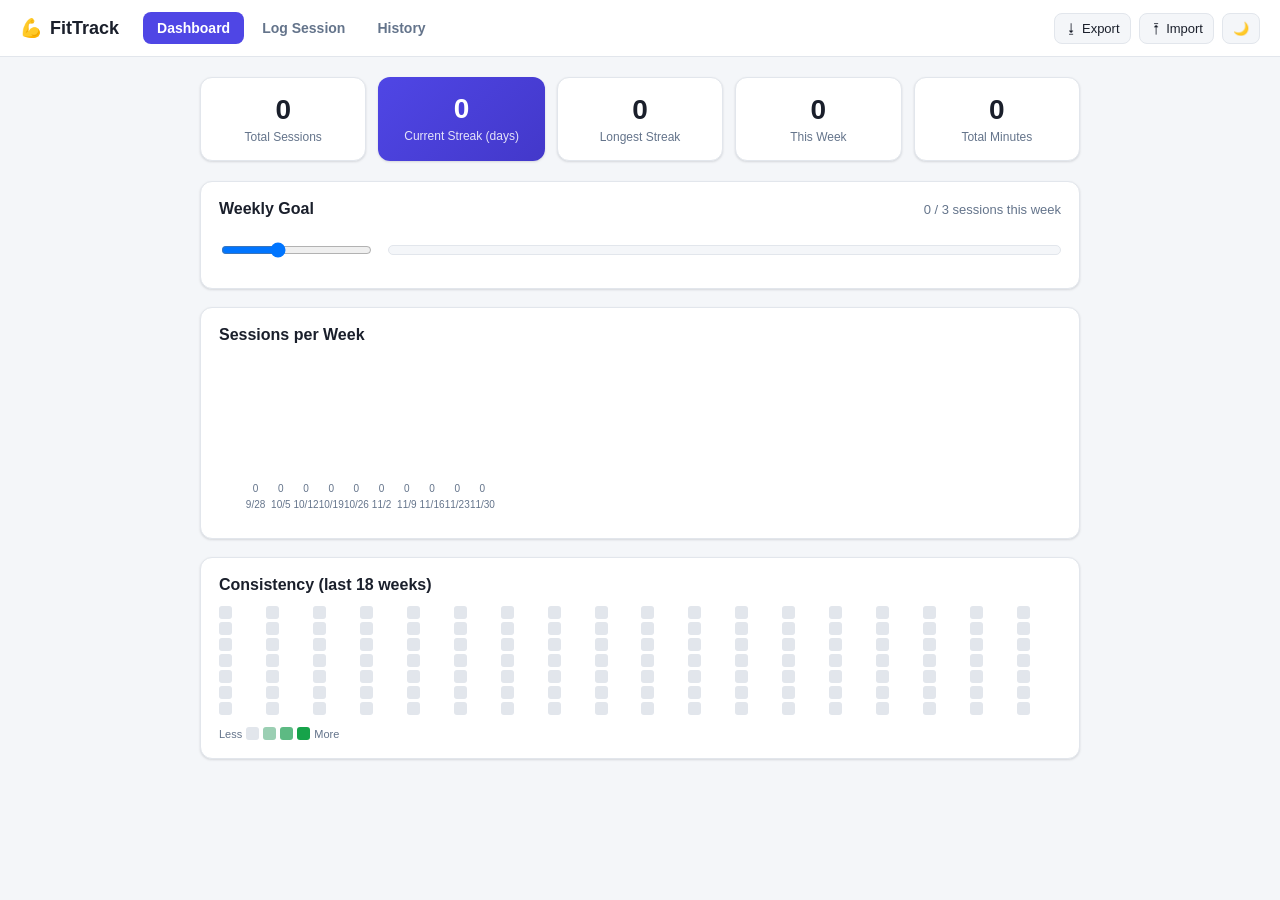
==== fitness-tracker/index.html @ 6202aa7d "Add FitTrack gym session tracker Standalone static web app (no build step, no backend) for logging g" ====
<!doctype html>
<html lang="en">
<head>
  <meta charset="UTF-8" />
  <meta name="viewport" content="width=device-width, initial-scale=1.0" />
  <title>FitTrack — Gym Session Tracker</title>
  <link rel="stylesheet" href="style.css" />
</head>
<body>
  <header class="topbar">
    <div class="brand">
      <span class="brand-mark">💪</span>
      <span class="brand-name">FitTrack</span>
    </div>
    <nav class="tabs" id="tabs">
      <button class="tab-btn active" data-tab="dashboard">Dashboard</button>
      <button class="tab-btn" data-tab="log">Log Session</button>
      <button class="tab-btn" data-tab="history">History</button>
    </nav>
    <div class="topbar-actions">
      <button id="exportBtn" class="icon-btn" title="Export data">⭳ Export</button>
      <label class="icon-btn" title="Import data">
        ⭱ Import
        <input type="file" id="importInput" accept="application/json" hidden />
      </label>
      <button id="themeToggle" class="icon-btn" title="Toggle theme">🌙</button>
    </div>
  </header>

  <main class="container">
    <!-- Dashboard -->
    <section id="dashboard" class="tab-panel active">
      <div class="stat-grid">
        <div class="stat-card">
          <div class="stat-value" id="statTotal">0</div>
          <div class="stat-label">Total Sessions</div>
        </div>
        <div class="stat-card highlight">
          <div class="stat-value" id="statStreak">0</div>
          <div class="stat-label">Current Streak (days)</div>
        </div>
        <div class="stat-card">
          <div class="stat-value" id="statLongest">0</div>
          <div class="stat-label">Longest Streak</div>
        </div>
        <div class="stat-card">
          <div class="stat-value" id="statWeek">0</div>
          <div class="stat-label">This Week</div>
        </div>
        <div class="stat-card">
          <div class="stat-value" id="statMinutes">0</div>
          <div class="stat-label">Total Minutes</div>
        </div>
      </div>

      <div class="card">
        <div class="card-header">
          <h2>Weekly Goal</h2>
          <span id="goalText" class="muted"></span>
        </div>
        <div class="goal-row">
          <input type="range" id="goalSlider" min="1" max="7" value="3" />
          <div class="goal-progress">
            <div id="goalBar" class="goal-bar-fill"></div>
          </div>
        </div>
      </div>

      <div class="card">
        <div class="card-header"><h2>Sessions per Week</h2></div>
        <canvas id="weeklyChart" height="160"></canvas>
      </div>

      <div class="card">
        <div class="card-header"><h2>Consistency (last 18 weeks)</h2></div>
        <div id="heatmap" class="heatmap"></div>
        <div class="heatmap-legend">
          <span>Less</span>
          <span class="hm-cell hm-0"></span>
          <span class="hm-cell hm-1"></span>
          <span class="hm-cell hm-2"></span>
          <span class="hm-cell hm-3"></span>
          <span>More</span>
        </div>
      </div>
    </section>

    <!-- Log Session -->
    <section id="log" class="tab-panel">
      <div class="card">
        <div class="card-header"><h2 id="formTitle">Log a Gym Session</h2></div>
        <form id="sessionForm" class="form-grid">
          <input type="hidden" id="editId" />

          <label>
            Date
            <input type="date" id="fDate" required />
          </label>

          <label>
            Workout Type
            <select id="fType">
              <option>Strength</option>
              <option>Cardio</option>
              <option>HIIT</option>
              <option>Yoga / Mobility</option>
              <option>Sports</option>
              <option>Other</option>
            </select>
          </label>

          <label>
            Duration (minutes)
            <input type="number" id="fDuration" min="1" max="600" value="60" required />
          </label>

          <label>
            Perceived Effort (1-10)
            <input type="number" id="fEffort" min="1" max="10" value="7" required />
          </label>

          <label class="full">
            Exercises / Notes
            <textarea id="fNotes" rows="3" placeholder="e.g. Squat 5x5 @80kg, Bench 3x8, 20 min run..."></textarea>
          </label>

          <div class="form-actions full">
            <button type="submit" class="btn primary" id="submitBtn">Save Session</button>
            <button type="button" class="btn" id="cancelEditBtn" hidden>Cancel Edit</button>
          </div>
        </form>
      </div>
    </section>

    <!-- History -->
    <section id="history" class="tab-panel">
      <div class="card">
        <div class="card-header">
          <h2>Session History</h2>
          <input type="search" id="historySearch" placeholder="Search notes or type..." />
        </div>
        <div id="historyList" class="history-list"></div>
        <p id="emptyState" class="muted" hidden>No sessions yet. Log your first workout!</p>
      </div>
    </section>
  </main>

  <script src="app.js"></script>
</body>
</html>
---- fitness-tracker/style.css ----
:root {
  --bg: #f4f6f9;
  --surface: #ffffff;
  --border: #e2e6ec;
  --text: #1a1f2b;
  --text-muted: #64748b;
  --primary: #4f46e5;
  --primary-dark: #4338ca;
  --accent: #16a34a;
  --danger: #dc2626;
  --radius: 12px;
  --shadow: 0 1px 3px rgba(15, 23, 42, 0.08), 0 1px 2px rgba(15, 23, 42, 0.06);
}

:root[data-theme="dark"] {
  --bg: #0f1420;
  --surface: #171d2b;
  --border: #2a3244;
  --text: #e8ecf4;
  --text-muted: #93a0b8;
  --primary: #818cf8;
  --primary-dark: #6366f1;
  --accent: #4ade80;
  --danger: #f87171;
  --shadow: 0 1px 3px rgba(0, 0, 0, 0.4);
}

* { box-sizing: border-box; }

body {
  margin: 0;
  font-family: -apple-system, BlinkMacSystemFont, "Segoe UI", Roboto, Helvetica, Arial, sans-serif;
  background: var(--bg);
  color: var(--text);
  transition: background 0.2s, color 0.2s;
}

.topbar {
  display: flex;
  align-items: center;
  gap: 16px;
  padding: 12px 20px;
  background: var(--surface);
  border-bottom: 1px solid var(--border);
  position: sticky;
  top: 0;
  z-index: 10;
  flex-wrap: wrap;
}

.brand {
  display: flex;
  align-items: center;
  gap: 8px;
  font-weight: 700;
  font-size: 18px;
  margin-right: 8px;
}

.tabs {
  display: flex;
  gap: 4px;
  flex: 1;
}

.tab-btn {
  background: transparent;
  border: none;
  color: var(--text-muted);
  font-size: 14px;
  font-weight: 600;
  padding: 8px 14px;
  border-radius: 8px;
  cursor: pointer;
}

.tab-btn:hover { background: var(--bg); }
.tab-btn.active { background: var(--primary); color: white; }

.topbar-actions { display: flex; gap: 8px; align-items: center; }

.icon-btn {
  background: var(--bg);
  border: 1px solid var(--border);
  color: var(--text);
  font-size: 13px;
  padding: 7px 10px;
  border-radius: 8px;
  cursor: pointer;
  display: inline-flex;
  align-items: center;
  gap: 4px;
}
.icon-btn:hover { border-color: var(--primary); }

.container {
  max-width: 920px;
  margin: 0 auto;
  padding: 20px;
}

.tab-panel { display: none; }
.tab-panel.active { display: block; }

.stat-grid {
  display: grid;
  grid-template-columns: repeat(auto-fit, minmax(140px, 1fr));
  gap: 12px;
  margin-bottom: 20px;
}

.stat-card {
  background: var(--surface);
  border: 1px solid var(--border);
  border-radius: var(--radius);
  padding: 16px;
  text-align: center;
  box-shadow: var(--shadow);
}

.stat-card.highlight {
  background: linear-gradient(135deg, var(--primary), var(--primary-dark));
  color: white;
  border: none;
}

.stat-value { font-size: 28px; font-weight: 800; }
.stat-label { font-size: 12px; color: var(--text-muted); margin-top: 4px; }
.stat-card.highlight .stat-label { color: rgba(255,255,255,0.85); }

.card {
  background: var(--surface);
  border: 1px solid var(--border);
  border-radius: var(--radius);
  padding: 18px;
  margin-bottom: 18px;
  box-shadow: var(--shadow);
}

.card-header {
  display: flex;
  align-items: center;
  justify-content: space-between;
  margin-bottom: 12px;
  gap: 10px;
  flex-wrap: wrap;
}

.card-header h2 { margin: 0; font-size: 16px; }
.muted { color: var(--text-muted); font-size: 13px; }

.goal-row { display: flex; align-items: center; gap: 14px; }
#goalSlider { flex: 0 0 140px; }
.goal-progress {
  flex: 1;
  height: 10px;
  background: var(--bg);
  border-radius: 999px;
  overflow: hidden;
  border: 1px solid var(--border);
}
.goal-bar-fill {
  height: 100%;
  width: 0%;
  background: linear-gradient(90deg, var(--accent), var(--primary));
  transition: width 0.3s ease;
}

.form-grid {
  display: grid;
  grid-template-columns: 1fr 1fr;
  gap: 14px;
}
.form-grid label {
  display: flex;
  flex-direction: column;
  font-size: 13px;
  font-weight: 600;
  color: var(--text-muted);
  gap: 6px;
}
.form-grid .full { grid-column: 1 / -1; }

input, select, textarea {
  font-family: inherit;
  font-size: 14px;
  padding: 9px 10px;
  border-radius: 8px;
  border: 1px solid var(--border);
  background: var(--bg);
  color: var(--text);
}
input:focus, select:focus, textarea:focus {
  outline: none;
  border-color: var(--primary);
}

.form-actions { display: flex; gap: 10px; margin-top: 4px; }

.btn {
  border: 1px solid var(--border);
  background: var(--bg);
  color: var(--text);
  padding: 10px 18px;
  border-radius: 8px;
  font-weight: 600;
  font-size: 14px;
  cursor: pointer;
}
.btn.primary { background: var(--primary); border-color: var(--primary); color: white; }
.btn.primary:hover { background: var(--primary-dark); }
.btn:hover { border-color: var(--primary); }

#historySearch {
  min-width: 200px;
}

.history-list { display: flex; flex-direction: column; gap: 10px; }

.history-item {
  display: flex;
  justify-content: space-between;
  align-items: flex-start;
  gap: 12px;
  padding: 12px;
  border: 1px solid var(--border);
  border-radius: 10px;
  background: var(--bg);
}

.history-main { flex: 1; min-width: 0; }
.history-top { display: flex; gap: 10px; align-items: center; flex-wrap: wrap; margin-bottom: 4px; }
.history-date { font-weight: 700; }
.badge {
  font-size: 11px;
  font-weight: 700;
  padding: 2px 8px;
  border-radius: 999px;
  background: var(--primary);
  color: white;
}
.history-meta { font-size: 12px; color: var(--text-muted); }
.history-notes { font-size: 13px; margin-top: 6px; white-space: pre-wrap; word-break: break-word; }

.history-actions { display: flex; gap: 6px; flex-shrink: 0; }
.history-actions button {
  border: none;
  background: transparent;
  cursor: pointer;
  font-size: 15px;
  padding: 4px 6px;
  border-radius: 6px;
}
.history-actions button:hover { background: var(--surface); }
.history-actions .delete { color: var(--danger); }

.heatmap {
  display: grid;
  grid-auto-flow: column;
  grid-template-rows: repeat(7, 1fr);
  gap: 3px;
  overflow-x: auto;
  padding-bottom: 4px;
}

.hm-cell {
  width: 13px;
  height: 13px;
  border-radius: 3px;
  background: var(--border);
  display: inline-block;
}
.hm-0 { background: var(--border); }
.hm-1 { background: color-mix(in srgb, var(--accent) 35%, var(--border)); }
.hm-2 { background: color-mix(in srgb, var(--accent) 65%, var(--border)); }
.hm-3 { background: var(--accent); }

.heatmap-legend {
  display: flex;
  align-items: center;
  gap: 4px;
  font-size: 11px;
  color: var(--text-muted);
  margin-top: 8px;
}

@media (max-width: 640px) {
  .form-grid { grid-template-columns: 1fr; }
  .topbar { gap: 10px; }
  .tabs { order: 3; width: 100%; }
}
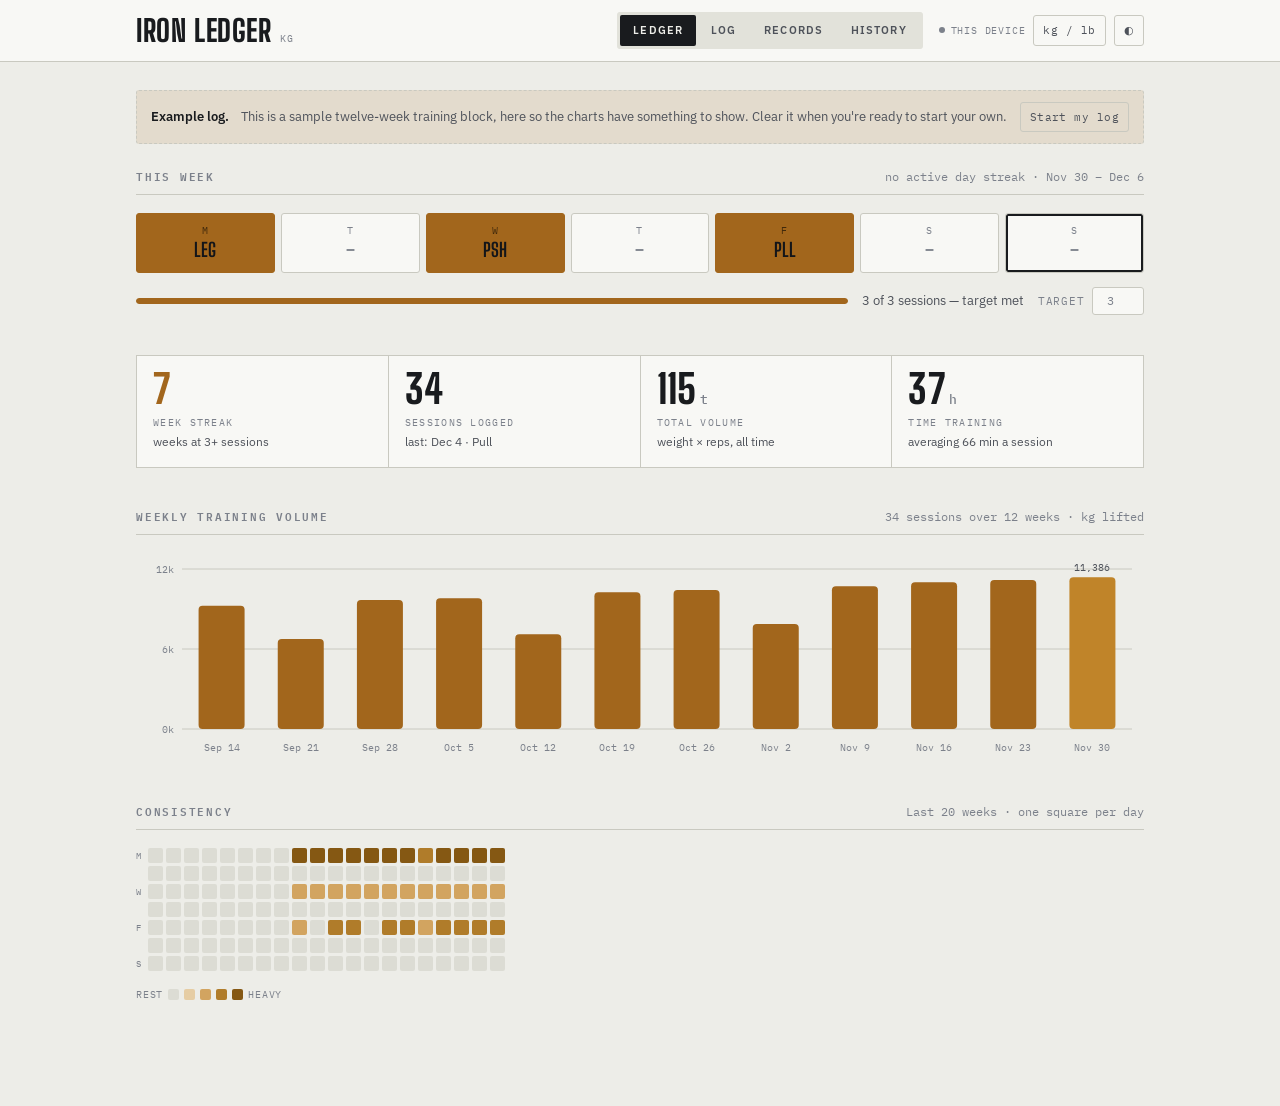
==== commit 5214c007: "Rebuild the fitness tracker as Iron Ledger Replace the first-pass session counter with a training lo" ====
--- a/fitness-tracker/index.html
+++ b/fitness-tracker/index.html
@@ -1,150 +1,2007 @@
 <!doctype html>
 <html lang="en">
 <head>
-  <meta charset="UTF-8" />
-  <meta name="viewport" content="width=device-width, initial-scale=1.0" />
-  <title>FitTrack — Gym Session Tracker</title>
-  <link rel="stylesheet" href="style.css" />
+<meta charset="utf-8">
+<meta name="viewport" content="width=device-width, initial-scale=1, viewport-fit=cover">
+<style>:root{padding-top:env(safe-area-inset-top,0);padding-bottom:env(safe-area-inset-bottom,0);color-scheme:light dark}body{margin:0}img{max-width:100%}[hidden]{display:none!important}</style>
+<title>Iron Ledger</title>
+<link rel="preconnect" href="https://fonts.googleapis.com">
+<link rel="preconnect" href="https://fonts.gstatic.com" crossorigin>
+<link rel="stylesheet" href="https://fonts.googleapis.com/css2?family=Big+Shoulders+Display:wght@500;700;800&family=IBM+Plex+Mono:wght@400;500;600&family=IBM+Plex+Sans:wght@400;500;600&display=swap">
+
+<style>
+:root {
+  --ground: #edede8;
+  --surface: #f8f8f5;
+  --surface-2: #e2e2da;
+  --rule: #c9c9c0;
+  --rule-soft: #dcdcd4;
+  --ink: #191b1e;
+  --ink-2: #4e525a;
+  --ink-3: #7c818b;
+  --accent: #a2661c;
+  --accent-bright: #c08429;
+  --accent-soft: rgba(162, 102, 28, 0.13);
+  --good: #3a6f4a;
+  --good-soft: rgba(58, 111, 74, 0.13);
+  --warn: #a2461e;
+  --hm-0: #dcdcd4;
+  --hm-1: #e6cda4;
+  --hm-2: #d2a460;
+  --hm-3: #b07c2a;
+  --hm-4: #855813;
+  --shadow: 0 1px 2px rgba(25, 27, 30, 0.07);
+  --display: "Big Shoulders Display", "Haettenschweiler", "Arial Narrow", sans-serif;
+  --body: "IBM Plex Sans", -apple-system, BlinkMacSystemFont, "Segoe UI", sans-serif;
+  --mono: "IBM Plex Mono", ui-monospace, "SF Mono", Menlo, monospace;
+}
+
+@media (prefers-color-scheme: dark) {
+  :root:not([data-theme="light"]) {
+    --ground: #131519;
+    --surface: #1a1d23;
+    --surface-2: #23272f;
+    --rule: #333843;
+    --rule-soft: #262a32;
+    --ink: #edeeea;
+    --ink-2: #a9afba;
+    --ink-3: #767d89;
+    --accent: #d9a050;
+    --accent-bright: #eab567;
+    --accent-soft: rgba(217, 160, 80, 0.15);
+    --good: #77c48d;
+    --good-soft: rgba(119, 196, 141, 0.14);
+    --warn: #e0834f;
+    --hm-0: #23262d;
+    --hm-1: #4a3a20;
+    --hm-2: #7a5b25;
+    --hm-3: #b3833a;
+    --hm-4: #e0a85a;
+    --shadow: 0 1px 2px rgba(0, 0, 0, 0.4);
+  }
+}
+
+:root[data-theme="dark"] {
+  --ground: #131519;
+  --surface: #1a1d23;
+  --surface-2: #23272f;
+  --rule: #333843;
+  --rule-soft: #262a32;
+  --ink: #edeeea;
+  --ink-2: #a9afba;
+  --ink-3: #767d89;
+  --accent: #d9a050;
+  --accent-bright: #eab567;
+  --accent-soft: rgba(217, 160, 80, 0.15);
+  --good: #77c48d;
+  --good-soft: rgba(119, 196, 141, 0.14);
+  --warn: #e0834f;
+  --hm-0: #23262d;
+  --hm-1: #4a3a20;
+  --hm-2: #7a5b25;
+  --hm-3: #b3833a;
+  --hm-4: #e0a85a;
+  --shadow: 0 1px 2px rgba(0, 0, 0, 0.4);
+}
+
+* { box-sizing: border-box; }
+
+body {
+  margin: 0;
+  background: var(--ground);
+  color: var(--ink);
+  font-family: var(--body);
+  font-size: 15px;
+  line-height: 1.5;
+  -webkit-font-smoothing: antialiased;
+}
+
+button, input, select, textarea { font: inherit; color: inherit; }
+
+:focus-visible {
+  outline: 2px solid var(--accent);
+  outline-offset: 2px;
+  border-radius: 2px;
+}
+
+@media (prefers-reduced-motion: reduce) {
+  * { animation-duration: 0.01ms !important; transition-duration: 0.01ms !important; }
+}
+
+/* ---------- masthead ---------- */
+
+.masthead {
+  position: sticky;
+  top: env(safe-area-inset-top, 0px);
+  z-index: 20;
+  background: var(--surface);
+  border-bottom: 1px solid var(--rule);
+}
+
+.masthead-inner {
+  max-width: 1080px;
+  margin: 0 auto;
+  padding-inline: clamp(16px, 4vw, 36px);
+  padding-block: 12px;
+  display: flex;
+  align-items: center;
+  gap: 16px;
+  flex-wrap: wrap;
+}
+
+.wordmark {
+  display: flex;
+  align-items: baseline;
+  gap: 8px;
+  margin-right: auto;
+}
+
+.wordmark strong {
+  font-family: var(--display);
+  font-weight: 800;
+  font-size: 30px;
+  letter-spacing: 0.02em;
+  line-height: 1;
+  text-transform: uppercase;
+}
+
+.wordmark span {
+  font-family: var(--mono);
+  font-size: 10px;
+  letter-spacing: 0.18em;
+  text-transform: uppercase;
+  color: var(--ink-3);
+}
+
+.views {
+  display: flex;
+  gap: 2px;
+  background: var(--surface-2);
+  padding: 3px;
+  border-radius: 3px;
+}
+
+.views button {
+  border: 0;
+  background: transparent;
+  color: var(--ink-2);
+  font-size: 11px;
+  font-weight: 600;
+  letter-spacing: 0.1em;
+  text-transform: uppercase;
+  padding: 7px 13px;
+  border-radius: 2px;
+  cursor: pointer;
+}
+
+.views button:hover { color: var(--ink); }
+
+.views button[aria-selected="true"] {
+  background: var(--ink);
+  color: var(--ground);
+}
+
+.tools { display: flex; align-items: center; gap: 8px; }
+
+.chip {
+  border: 1px solid var(--rule);
+  background: transparent;
+  color: var(--ink-2);
+  font-family: var(--mono);
+  font-size: 11px;
+  letter-spacing: 0.04em;
+  padding: 6px 9px;
+  border-radius: 3px;
+  cursor: pointer;
+}
+
+.chip:hover { border-color: var(--accent); color: var(--ink); }
+
+.sync {
+  font-family: var(--mono);
+  font-size: 10px;
+  letter-spacing: 0.08em;
+  text-transform: uppercase;
+  color: var(--ink-3);
+  display: flex;
+  align-items: center;
+  gap: 6px;
+  white-space: nowrap;
+}
+
+.sync::before {
+  content: "";
+  width: 6px;
+  height: 6px;
+  border-radius: 50%;
+  background: var(--ink-3);
+}
+
+.sync[data-state="synced"]::before { background: var(--good); }
+.sync[data-state="saving"]::before { background: var(--accent); }
+
+/* ---------- page ---------- */
+
+main {
+  max-width: 1080px;
+  margin: 0 auto;
+  padding-inline: clamp(16px, 4vw, 36px);
+  padding-block: 28px 64px;
+}
+
+.view[hidden] { display: none !important; }
+
+.banner {
+  display: flex;
+  align-items: center;
+  gap: 12px;
+  flex-wrap: wrap;
+  border: 1px dashed var(--rule);
+  background: var(--accent-soft);
+  padding: 11px 14px;
+  border-radius: 3px;
+  margin-bottom: 24px;
+  font-size: 13px;
+  color: var(--ink-2);
+}
+
+.banner strong { color: var(--ink); font-weight: 600; }
+.banner button { margin-left: auto; }
+
+h2.section {
+  font-family: var(--mono);
+  font-size: 11px;
+  font-weight: 600;
+  letter-spacing: 0.16em;
+  text-transform: uppercase;
+  color: var(--ink-3);
+  margin: 0;
+}
+
+.section-head {
+  display: flex;
+  align-items: baseline;
+  justify-content: space-between;
+  gap: 12px;
+  flex-wrap: wrap;
+  border-bottom: 1px solid var(--rule);
+  padding-bottom: 8px;
+  margin-bottom: 18px;
+}
+
+.section-note { font-size: 12px; color: var(--ink-3); font-family: var(--mono); }
+
+.block { margin-bottom: 40px; }
+
+/* ---------- week ledger ---------- */
+
+.week {
+  display: grid;
+  grid-template-columns: repeat(7, minmax(0, 1fr));
+  gap: 6px;
+  margin-bottom: 14px;
+}
+
+.day {
+  border: 1px solid var(--rule);
+  border-radius: 3px;
+  padding: 9px 4px 11px;
+  text-align: center;
+  background: var(--surface);
+}
+
+.day[data-state="done"] {
+  background: var(--accent);
+  border-color: var(--accent);
+}
+
+.day[data-state="future"] { opacity: 0.45; border-style: dashed; background: transparent; }
+.day[data-today="yes"] { box-shadow: 0 0 0 2px var(--ink) inset; }
+.day[data-today="yes"][data-state="done"] { box-shadow: 0 0 0 2px var(--ground) inset; }
+
+.day-letter {
+  font-family: var(--mono);
+  font-size: 10px;
+  letter-spacing: 0.1em;
+  color: var(--ink-3);
+}
+
+.day[data-state="done"] .day-letter { color: rgba(255, 255, 255, 0.78); }
+:root[data-theme="dark"] .day[data-state="done"] .day-letter,
+:root:not([data-theme="light"]) .day[data-state="done"] .day-letter { color: rgba(0, 0, 0, 0.6); }
+
+.day-mark {
+  font-family: var(--display);
+  font-weight: 700;
+  font-size: 19px;
+  line-height: 1.1;
+  margin-top: 2px;
+}
+
+.day[data-state="done"] .day-mark { color: #fff; }
+:root[data-theme="dark"] .day[data-state="done"] .day-mark,
+:root:not([data-theme="light"]) .day[data-state="done"] .day-mark { color: #131519; }
+
+.day[data-state="rest"] .day-mark { color: var(--ink-3); }
+
+.goal-line {
+  display: flex;
+  align-items: center;
+  gap: 14px;
+  flex-wrap: wrap;
+  font-size: 13px;
+  color: var(--ink-2);
+}
+
+.goal-track {
+  flex: 1 1 200px;
+  height: 6px;
+  background: var(--surface-2);
+  border-radius: 999px;
+  overflow: hidden;
+}
+
+.goal-fill {
+  height: 100%;
+  background: var(--accent);
+  border-radius: 999px;
+  transition: width 0.35s ease;
+}
+
+.goal-line label {
+  font-family: var(--mono);
+  font-size: 11px;
+  letter-spacing: 0.08em;
+  text-transform: uppercase;
+  color: var(--ink-3);
+  display: flex;
+  align-items: center;
+  gap: 7px;
+}
+
+.goal-line input[type="number"] {
+  width: 52px;
+  background: var(--surface);
+  border: 1px solid var(--rule);
+  border-radius: 3px;
+  padding: 4px 6px;
+  font-family: var(--mono);
+  font-size: 12px;
+  text-align: center;
+}
+
+/* ---------- stat row ---------- */
+
+.stats {
+  display: grid;
+  grid-template-columns: repeat(auto-fit, minmax(150px, 1fr));
+  border-top: 1px solid var(--rule);
+  border-left: 1px solid var(--rule);
+}
+
+.stat {
+  border-right: 1px solid var(--rule);
+  border-bottom: 1px solid var(--rule);
+  padding: 14px 16px 16px;
+  background: var(--surface);
+}
+
+.stat-value {
+  font-family: var(--display);
+  font-weight: 800;
+  font-size: 40px;
+  line-height: 0.95;
+  letter-spacing: 0.01em;
+  font-variant-numeric: tabular-nums;
+}
+
+.stat-value small {
+  font-family: var(--mono);
+  font-size: 13px;
+  font-weight: 500;
+  letter-spacing: 0.02em;
+  color: var(--ink-3);
+  margin-left: 3px;
+}
+
+.stat-label {
+  font-family: var(--mono);
+  font-size: 10px;
+  letter-spacing: 0.13em;
+  text-transform: uppercase;
+  color: var(--ink-3);
+  margin-top: 7px;
+}
+
+.stat-sub { font-size: 12px; color: var(--ink-2); margin-top: 3px; }
+.stat.lead .stat-value { color: var(--accent); }
+
+/* ---------- charts ---------- */
+
+.chart-wrap { position: relative; }
+.chart-wrap svg { display: block; width: 100%; height: auto; }
+
+.tip {
+  position: absolute;
+  pointer-events: none;
+  background: var(--ink);
+  color: var(--ground);
+  font-family: var(--mono);
+  font-size: 11px;
+  line-height: 1.45;
+  padding: 7px 9px;
+  border-radius: 3px;
+  white-space: nowrap;
+  transform: translate(-50%, -100%);
+  opacity: 0;
+  transition: opacity 0.12s ease;
+  z-index: 5;
+}
+
+.tip[data-show="yes"] { opacity: 1; }
+.tip b { color: var(--accent-bright); font-weight: 600; }
+
+.heatmap {
+  display: grid;
+  grid-auto-flow: column;
+  grid-template-rows: repeat(7, 15px);
+  grid-template-columns: auto;
+  grid-auto-columns: 15px;
+  justify-content: start;
+  gap: 3px;
+  overflow-x: auto;
+  padding-bottom: 6px;
+}
+
+.hm-cell {
+  width: 15px;
+  height: 15px;
+  border-radius: 2px;
+  background: var(--hm-0);
+  border: 0;
+  padding: 0;
+  cursor: default;
+}
+
+.hm-day {
+  font-family: var(--mono);
+  font-size: 9px;
+  line-height: 15px;
+  color: var(--ink-3);
+  text-align: right;
+  padding-right: 4px;
+}
+
+.hm-cell[data-future="yes"] { opacity: 0.35; }
+
+.hm-legend {
+  display: flex;
+  align-items: center;
+  gap: 5px;
+  margin-top: 10px;
+  font-family: var(--mono);
+  font-size: 10px;
+  letter-spacing: 0.08em;
+  text-transform: uppercase;
+  color: var(--ink-3);
+}
+
+.hm-legend i { width: 11px; height: 11px; border-radius: 2px; display: inline-block; }
+
+/* ---------- forms ---------- */
+
+.form-grid {
+  display: grid;
+  grid-template-columns: repeat(auto-fit, minmax(160px, 1fr));
+  gap: 14px;
+  margin-bottom: 22px;
+}
+
+.field { display: flex; flex-direction: column; gap: 6px; }
+
+.field > span {
+  font-family: var(--mono);
+  font-size: 10px;
+  letter-spacing: 0.13em;
+  text-transform: uppercase;
+  color: var(--ink-3);
+}
+
+input[type="text"], input[type="date"], input[type="number"], select, textarea {
+  background: var(--surface);
+  border: 1px solid var(--rule);
+  border-radius: 3px;
+  padding: 9px 10px;
+  width: 100%;
+  font-size: 14px;
+}
+
+input[type="number"] { font-family: var(--mono); font-variant-numeric: tabular-nums; }
+textarea { resize: vertical; font-size: 14px; line-height: 1.55; }
+
+input:hover, select:hover, textarea:hover { border-color: var(--ink-3); }
+
+.exercise {
+  border: 1px solid var(--rule);
+  border-radius: 3px;
+  background: var(--surface);
+  padding: 14px;
+  margin-bottom: 12px;
+}
+
+.exercise-head { display: flex; gap: 10px; align-items: center; margin-bottom: 12px; }
+.exercise-head input { flex: 1; font-weight: 600; }
+
+.sets { display: flex; flex-direction: column; gap: 7px; }
+
+.set-row {
+  display: grid;
+  grid-template-columns: 26px 1fr 14px 1fr auto auto;
+  align-items: center;
+  gap: 8px;
+}
+
+.set-n {
+  font-family: var(--mono);
+  font-size: 11px;
+  color: var(--ink-3);
+  text-align: right;
+}
+
+.set-x { font-family: var(--mono); font-size: 12px; color: var(--ink-3); text-align: center; }
+
+.set-e1rm {
+  font-family: var(--mono);
+  font-size: 11px;
+  color: var(--ink-3);
+  white-space: nowrap;
+  min-width: 62px;
+  text-align: right;
+  font-variant-numeric: tabular-nums;
+}
+
+.mini {
+  border: 1px solid var(--rule);
+  background: transparent;
+  color: var(--ink-2);
+  width: 28px;
+  height: 28px;
+  border-radius: 3px;
+  cursor: pointer;
+  font-size: 15px;
+  line-height: 1;
+  display: grid;
+  place-items: center;
+  flex-shrink: 0;
+}
+
+.mini:hover { border-color: var(--warn); color: var(--warn); }
+.mini.add { width: auto; padding: 0 11px; font-size: 11px; font-family: var(--mono); letter-spacing: 0.08em; text-transform: uppercase; }
+.mini.add:hover { border-color: var(--accent); color: var(--accent); }
+
+.exercise-foot {
+  display: flex;
+  justify-content: space-between;
+  align-items: center;
+  gap: 10px;
+  margin-top: 12px;
+  padding-top: 10px;
+  border-top: 1px solid var(--rule-soft);
+  font-family: var(--mono);
+  font-size: 11px;
+  color: var(--ink-3);
+}
+
+.btn {
+  border: 1px solid var(--ink);
+  background: var(--ink);
+  color: var(--ground);
+  font-family: var(--mono);
+  font-size: 12px;
+  font-weight: 500;
+  letter-spacing: 0.1em;
+  text-transform: uppercase;
+  padding: 11px 20px;
+  border-radius: 3px;
+  cursor: pointer;
+}
+
+.btn:hover { background: var(--accent); border-color: var(--accent); color: #fff; }
+:root[data-theme="dark"] .btn:hover,
+:root:not([data-theme="light"]) .btn:hover { color: #131519; }
+
+.btn.ghost { background: transparent; border-color: var(--rule); color: var(--ink-2); }
+.btn.ghost:hover { background: transparent; border-color: var(--accent); color: var(--accent); }
+
+.form-actions { display: flex; gap: 10px; flex-wrap: wrap; align-items: center; margin-top: 20px; }
+.form-total { margin-left: auto; font-family: var(--mono); font-size: 12px; color: var(--ink-3); }
+
+/* ---------- tables & history ---------- */
+
+.table-scroll { overflow-x: auto; }
+
+table { width: 100%; border-collapse: collapse; font-size: 14px; }
+
+th {
+  text-align: left;
+  font-family: var(--mono);
+  font-size: 10px;
+  font-weight: 600;
+  letter-spacing: 0.12em;
+  text-transform: uppercase;
+  color: var(--ink-3);
+  padding: 0 12px 8px 0;
+  border-bottom: 1px solid var(--rule);
+  white-space: nowrap;
+}
+
+td {
+  padding: 11px 12px 11px 0;
+  border-bottom: 1px solid var(--rule-soft);
+  vertical-align: baseline;
+}
+
+td.num { font-family: var(--mono); font-variant-numeric: tabular-nums; white-space: nowrap; }
+tbody tr:hover td { background: var(--surface); }
+tbody tr[aria-selected="true"] td { background: var(--accent-soft); }
+.lift-name { font-weight: 600; cursor: pointer; }
+
+.entry {
+  border-bottom: 1px solid var(--rule-soft);
+  padding: 16px 0;
+  display: grid;
+  grid-template-columns: 76px 1fr auto;
+  gap: 16px;
+  align-items: start;
+}
+
+.entry-date {
+  font-family: var(--mono);
+  font-size: 11px;
+  line-height: 1.35;
+  color: var(--ink-3);
+  text-transform: uppercase;
+  letter-spacing: 0.06em;
+}
+
+.entry-date b {
+  display: block;
+  font-family: var(--display);
+  font-weight: 700;
+  font-size: 26px;
+  letter-spacing: 0.01em;
+  color: var(--ink);
+  line-height: 1;
+  margin-bottom: 2px;
+}
+
+.entry-title { display: flex; align-items: center; gap: 9px; flex-wrap: wrap; margin-bottom: 6px; }
+
+.focus-tag {
+  font-family: var(--mono);
+  font-size: 10px;
+  font-weight: 600;
+  letter-spacing: 0.12em;
+  text-transform: uppercase;
+  color: var(--accent);
+  border: 1px solid var(--accent);
+  border-radius: 2px;
+  padding: 2px 7px;
+}
+
+.entry-meta { font-family: var(--mono); font-size: 11px; color: var(--ink-3); }
+
+.pr-tag {
+  font-family: var(--mono);
+  font-size: 10px;
+  font-weight: 600;
+  letter-spacing: 0.1em;
+  text-transform: uppercase;
+  color: var(--good);
+  background: var(--good-soft);
+  border-radius: 2px;
+  padding: 2px 7px;
+}
+
+.entry-lifts { font-size: 13px; color: var(--ink-2); line-height: 1.75; }
+.entry-lifts b { color: var(--ink); font-weight: 600; }
+.entry-lifts .reps { font-family: var(--mono); font-size: 12px; }
+.entry-notes { font-size: 13px; color: var(--ink-3); margin-top: 7px; font-style: italic; }
+.entry-actions { display: flex; gap: 6px; }
+
+.empty {
+  text-align: center;
+  padding: 44px 20px;
+  color: var(--ink-3);
+  border: 1px dashed var(--rule);
+  border-radius: 3px;
+}
+
+.empty p { margin: 0 0 16px; font-size: 14px; }
+
+.filters { display: flex; gap: 8px; flex-wrap: wrap; align-items: center; }
+.filters select, .filters input { width: auto; min-width: 140px; }
+
+.two-col { display: grid; grid-template-columns: minmax(0, 1fr) minmax(0, 1.08fr); gap: 34px; align-items: start; }
+.two-col > * { min-width: 0; }
+
+@media (max-width: 860px) {
+  .two-col { grid-template-columns: 1fr; gap: 30px; }
+}
+
+@media (max-width: 760px) {
+  .masthead-inner { gap: 10px 12px; }
+  .views { order: 3; width: 100%; }
+  .views button { flex: 1; padding: 8px 6px; }
+  .entry { grid-template-columns: 58px 1fr; }
+  .entry-actions { grid-column: 2; }
+  .stat-value { font-size: 34px; }
+  .set-row { grid-template-columns: 22px 1fr 12px 1fr auto; }
+  .set-e1rm { grid-column: 2 / -1; text-align: left; }
+  .filters { width: 100%; }
+  .filters select, .filters input { flex: 1; min-width: 0; }
+}
+
+@media (max-width: 480px) {
+  .sync { font-size: 0; gap: 0; }
+  .wordmark strong { font-size: 25px; }
+}
+</style>
+
 </head>
 <body>
-  <header class="topbar">
-    <div class="brand">
-      <span class="brand-mark">💪</span>
-      <span class="brand-name">FitTrack</span>
+<header class="masthead">
+  <div class="masthead-inner">
+    <div class="wordmark">
+      <strong>Iron Ledger</strong>
+      <span id="unitTag">kg</span>
     </div>
-    <nav class="tabs" id="tabs">
-      <button class="tab-btn active" data-tab="dashboard">Dashboard</button>
-      <button class="tab-btn" data-tab="log">Log Session</button>
-      <button class="tab-btn" data-tab="history">History</button>
+    <nav class="views" id="views" role="tablist" aria-label="Sections">
+      <button role="tab" aria-selected="true" data-view="ledger">Ledger</button>
+      <button role="tab" aria-selected="false" data-view="log">Log</button>
+      <button role="tab" aria-selected="false" data-view="records">Records</button>
+      <button role="tab" aria-selected="false" data-view="history">History</button>
     </nav>
-    <div class="topbar-actions">
-      <button id="exportBtn" class="icon-btn" title="Export data">⭳ Export</button>
-      <label class="icon-btn" title="Import data">
-        ⭱ Import
-        <input type="file" id="importInput" accept="application/json" hidden />
+    <div class="tools">
+      <span class="sync" id="sync" data-state="local">This device</span>
+      <button class="chip" id="unitBtn" title="Switch weight unit">kg / lb</button>
+      <button class="chip" id="themeBtn" title="Switch theme" aria-label="Switch theme">◐</button>
+    </div>
+  </div>
+</header>
+
+<main>
+  <div class="banner" id="demoBanner" hidden>
+    <strong>Example log.</strong> This is a sample twelve-week training block, here so the charts have something to show. Clear it when you're ready to start your own.
+    <button class="chip" id="clearDemo">Start my log</button>
+  </div>
+
+  <!-- ============ LEDGER ============ -->
+  <section class="view" id="view-ledger" role="tabpanel">
+    <div class="block">
+      <div class="section-head">
+        <h2 class="section">This week</h2>
+        <span class="section-note"><span id="dayStreak"></span> &middot; <span id="weekRange"></span></span>
+      </div>
+      <div class="week" id="week"></div>
+      <div class="goal-line">
+        <div class="goal-track"><div class="goal-fill" id="goalFill"></div></div>
+        <span id="goalText"></span>
+        <label for="goalInput">Target <input type="number" id="goalInput" min="1" max="7" step="1"></label>
+      </div>
+    </div>
+
+    <div class="block">
+      <div class="stats" id="stats"></div>
+    </div>
+
+    <div class="block">
+      <div class="section-head">
+        <h2 class="section">Weekly training volume</h2>
+        <span class="section-note" id="volNote"></span>
+      </div>
+      <div class="chart-wrap" id="volWrap">
+        <svg id="volChart" viewBox="0 0 700 210" preserveAspectRatio="xMidYMid meet" role="img" aria-label="Training volume by week"></svg>
+        <div class="tip" id="volTip"></div>
+      </div>
+    </div>
+
+    <div class="block">
+      <div class="section-head">
+        <h2 class="section">Consistency</h2>
+        <span class="section-note">Last 20 weeks &middot; one square per day</span>
+      </div>
+      <div class="chart-wrap" id="hmWrap">
+        <div class="heatmap" id="heatmap"></div>
+        <div class="tip" id="hmTip"></div>
+      </div>
+      <div class="hm-legend">
+        <span>Rest</span>
+        <i style="background: var(--hm-0)"></i>
+        <i style="background: var(--hm-1)"></i>
+        <i style="background: var(--hm-2)"></i>
+        <i style="background: var(--hm-3)"></i>
+        <i style="background: var(--hm-4)"></i>
+        <span>Heavy</span>
+      </div>
+    </div>
+  </section>
+
+  <!-- ============ LOG ============ -->
+  <section class="view" id="view-log" role="tabpanel" hidden>
+    <div class="section-head">
+      <h2 class="section" id="logHeading">Log a session</h2>
+      <span class="section-note" id="logHint">Weights in kg &middot; leave a lift blank to skip it</span>
+    </div>
+
+    <form id="sessionForm">
+      <input type="hidden" id="editId">
+      <div class="form-grid">
+        <label class="field">
+          <span>Date</span>
+          <input type="date" id="fDate" required>
+        </label>
+        <label class="field">
+          <span>Focus</span>
+          <select id="fFocus">
+            <option>Push</option>
+            <option>Pull</option>
+            <option>Legs</option>
+            <option>Upper</option>
+            <option>Lower</option>
+            <option>Full body</option>
+            <option>Conditioning</option>
+            <option>Mobility</option>
+          </select>
+        </label>
+        <label class="field">
+          <span>Duration (min)</span>
+          <input type="number" id="fDuration" min="5" max="360" step="1" value="60" required>
+        </label>
+        <label class="field">
+          <span>Session RPE</span>
+          <input type="number" id="fRpe" min="1" max="10" step="0.5" value="7.5" required>
+        </label>
+      </div>
+
+      <div class="section-head">
+        <h2 class="section">Lifts</h2>
+        <span class="section-note" id="formTonnage"></span>
+      </div>
+
+      <div id="exerciseList"></div>
+      <button type="button" class="mini add" id="addExercise">+ Add lift</button>
+
+      <label class="field" style="margin-top: 22px;">
+        <span>Notes</span>
+        <textarea id="fNotes" rows="2" placeholder="Felt strong off the floor. Belt from 120 up."></textarea>
       </label>
-      <button id="themeToggle" class="icon-btn" title="Toggle theme">🌙</button>
-    </div>
-  </header>
-
-  <main class="container">
-    <!-- Dashboard -->
-    <section id="dashboard" class="tab-panel active">
-      <div class="stat-grid">
-        <div class="stat-card">
-          <div class="stat-value" id="statTotal">0</div>
-          <div class="stat-label">Total Sessions</div>
+
+      <div class="form-actions">
+        <button type="submit" class="btn" id="saveBtn">Save session</button>
+        <button type="button" class="btn ghost" id="cancelEdit" hidden>Cancel</button>
+        <span class="form-total" id="formSummary"></span>
+      </div>
+    </form>
+
+    <datalist id="liftNames"></datalist>
+  </section>
+
+  <!-- ============ RECORDS ============ -->
+  <section class="view" id="view-records" role="tabpanel" hidden>
+    <div class="two-col">
+      <div>
+        <div class="section-head">
+          <h2 class="section">Personal records</h2>
+          <span class="section-note">Best estimated 1RM</span>
         </div>
-        <div class="stat-card highlight">
-          <div class="stat-value" id="statStreak">0</div>
-          <div class="stat-label">Current Streak (days)</div>
+        <div class="table-scroll">
+          <table id="recordsTable">
+            <thead>
+              <tr>
+                <th>Lift</th>
+                <th>Best set</th>
+                <th>Est. 1RM</th>
+                <th>Sessions</th>
+                <th>Last</th>
+              </tr>
+            </thead>
+            <tbody id="recordsBody"></tbody>
+          </table>
         </div>
-        <div class="stat-card">
-          <div class="stat-value" id="statLongest">0</div>
-          <div class="stat-label">Longest Streak</div>
+        <p class="section-note" style="margin-top: 14px;">Estimated 1RM uses the Epley formula: weight &times; (1 + reps &divide; 30).</p>
+      </div>
+      <div>
+        <div class="section-head">
+          <h2 class="section" id="progTitle">Progression</h2>
+          <span class="section-note" id="progNote"></span>
         </div>
-        <div class="stat-card">
-          <div class="stat-value" id="statWeek">0</div>
-          <div class="stat-label">This Week</div>
-        </div>
-        <div class="stat-card">
-          <div class="stat-value" id="statMinutes">0</div>
-          <div class="stat-label">Total Minutes</div>
+        <div class="chart-wrap" id="progWrap">
+          <svg id="progChart" viewBox="0 0 700 300" preserveAspectRatio="xMidYMid meet" role="img" aria-label="Estimated one-rep-max progression"></svg>
+          <div class="tip" id="progTip"></div>
         </div>
       </div>
-
-      <div class="card">
-        <div class="card-header">
-          <h2>Weekly Goal</h2>
-          <span id="goalText" class="muted"></span>
-        </div>
-        <div class="goal-row">
-          <input type="range" id="goalSlider" min="1" max="7" value="3" />
-          <div class="goal-progress">
-            <div id="goalBar" class="goal-bar-fill"></div>
-          </div>
-        </div>
+    </div>
+  </section>
+
+  <!-- ============ HISTORY ============ -->
+  <section class="view" id="view-history" role="tabpanel" hidden>
+    <div class="section-head">
+      <h2 class="section">Session history</h2>
+      <div class="filters">
+        <select id="filterFocus"><option value="">All focus</option></select>
+        <input type="search" id="filterText" placeholder="Search lifts or notes">
+        <button class="chip" id="exportBtn">Export JSON</button>
       </div>
-
-      <div class="card">
-        <div class="card-header"><h2>Sessions per Week</h2></div>
-        <canvas id="weeklyChart" height="160"></canvas>
-      </div>
-
-      <div class="card">
-        <div class="card-header"><h2>Consistency (last 18 weeks)</h2></div>
-        <div id="heatmap" class="heatmap"></div>
-        <div class="heatmap-legend">
-          <span>Less</span>
-          <span class="hm-cell hm-0"></span>
-          <span class="hm-cell hm-1"></span>
-          <span class="hm-cell hm-2"></span>
-          <span class="hm-cell hm-3"></span>
-          <span>More</span>
-        </div>
-      </div>
-    </section>
-
-    <!-- Log Session -->
-    <section id="log" class="tab-panel">
-      <div class="card">
-        <div class="card-header"><h2 id="formTitle">Log a Gym Session</h2></div>
-        <form id="sessionForm" class="form-grid">
-          <input type="hidden" id="editId" />
-
-          <label>
-            Date
-            <input type="date" id="fDate" required />
-          </label>
-
-          <label>
-            Workout Type
-            <select id="fType">
-              <option>Strength</option>
-              <option>Cardio</option>
-              <option>HIIT</option>
-              <option>Yoga / Mobility</option>
-              <option>Sports</option>
-              <option>Other</option>
-            </select>
-          </label>
-
-          <label>
-            Duration (minutes)
-            <input type="number" id="fDuration" min="1" max="600" value="60" required />
-          </label>
-
-          <label>
-            Perceived Effort (1-10)
-            <input type="number" id="fEffort" min="1" max="10" value="7" required />
-          </label>
-
-          <label class="full">
-            Exercises / Notes
-            <textarea id="fNotes" rows="3" placeholder="e.g. Squat 5x5 @80kg, Bench 3x8, 20 min run..."></textarea>
-          </label>
-
-          <div class="form-actions full">
-            <button type="submit" class="btn primary" id="submitBtn">Save Session</button>
-            <button type="button" class="btn" id="cancelEditBtn" hidden>Cancel Edit</button>
-          </div>
-        </form>
-      </div>
-    </section>
-
-    <!-- History -->
-    <section id="history" class="tab-panel">
-      <div class="card">
-        <div class="card-header">
-          <h2>Session History</h2>
-          <input type="search" id="historySearch" placeholder="Search notes or type..." />
-        </div>
-        <div id="historyList" class="history-list"></div>
-        <p id="emptyState" class="muted" hidden>No sessions yet. Log your first workout!</p>
-      </div>
-    </section>
-  </main>
-
-  <script src="app.js"></script>
+    </div>
+    <div id="historyList"></div>
+  </section>
+</main>
+
+<script>
+(function () {
+  "use strict";
+
+  var LS_KEY = "ironledger.v2";
+  var THEME_KEY = "ironledger.theme";
+  var KG_PER_LB = 0.45359237;
+
+  var COMMON_LIFTS = ["Back Squat", "Front Squat", "Deadlift", "Romanian Deadlift", "Bench Press",
+    "Incline Bench Press", "Overhead Press", "Barbell Row", "Pull-Up", "Chin-Up", "Lat Pulldown",
+    "Dumbbell Bench Press", "Dumbbell Row", "Hip Thrust", "Leg Press", "Leg Curl", "Leg Extension",
+    "Walking Lunge", "Dip", "Face Pull", "Lateral Raise", "Barbell Curl", "Skullcrusher", "Calf Raise"];
+
+  var state = { sessions: [], goal: 4, unit: "kg" };
+  var isDemo = false;
+  var store = null;
+  var writeChain = Promise.resolve();
+
+  var $ = function (id) { return document.getElementById(id); };
+
+  // ---------- dates ----------
+
+  function keyOf(d) {
+    var x = new Date(d);
+    return x.getFullYear() + "-" + String(x.getMonth() + 1).padStart(2, "0") + "-" + String(x.getDate()).padStart(2, "0");
+  }
+  function parseKey(k) { var p = k.split("-"); return new Date(+p[0], +p[1] - 1, +p[2]); }
+  function today() { var d = new Date(); d.setHours(0, 0, 0, 0); return d; }
+  function addDays(d, n) { var x = new Date(d); x.setDate(x.getDate() + n); return x; }
+  function weekStart(d) {
+    var x = new Date(d);
+    x.setHours(0, 0, 0, 0);
+    x.setDate(x.getDate() - ((x.getDay() + 6) % 7));
+    return x;
+  }
+  function shortDate(k) {
+    return parseKey(k).toLocaleDateString(undefined, { month: "short", day: "numeric" });
+  }
+
+  // ---------- units & math ----------
+
+  function unitLabel() { return state.unit; }
+  function toDisplay(kg) { return state.unit === "lb" ? kg / KG_PER_LB : kg; }
+  function toKg(v) { return state.unit === "lb" ? v * KG_PER_LB : v; }
+  function roundDisp(kg) { return Math.round(toDisplay(kg) * 10) / 10; }
+
+  function epley(kg, reps) { return reps > 0 ? kg * (1 + reps / 30) : 0; }
+
+  function sessionTonnage(s) {
+    var t = 0;
+    (s.exercises || []).forEach(function (ex) {
+      (ex.sets || []).forEach(function (set) { t += (set.kg || 0) * (set.reps || 0); });
+    });
+    return t;
+  }
+
+  // A lift with any unloaded set is a bodyweight movement: an estimated 1RM from
+  // added weight alone would be meaningless, so those are scored on reps instead.
+  function isBodyweight(ex) {
+    var sets = ex.sets || [];
+    return sets.length > 0 && sets.some(function (s) { return !s.kg; });
+  }
+
+  function bestSetOf(ex) {
+    var sets = (ex.sets || []).filter(function (s) { return (s.reps || 0) > 0; });
+    if (!sets.length) return null;
+    var bw = isBodyweight(ex);
+    var best = null;
+    sets.forEach(function (set) {
+      var score = bw ? (set.reps || 0) + (set.kg || 0) / 100 : epley(set.kg || 0, set.reps || 0);
+      if (!best || score > best.score) {
+        best = { kg: set.kg || 0, reps: set.reps || 0, score: score, bw: bw, e1rm: bw ? 0 : score };
+      }
+    });
+    return best;
+  }
+
+  function sorted() {
+    return state.sessions.slice().sort(function (a, b) { return a.date < b.date ? -1 : a.date > b.date ? 1 : 0; });
+  }
+
+  // Best set per lift over all sessions, plus the session that set it.
+  function records() {
+    var map = {};
+    sorted().forEach(function (s) {
+      (s.exercises || []).forEach(function (ex) {
+        var name = (ex.name || "").trim();
+        if (!name) return;
+        var best = bestSetOf(ex);
+        if (!best) return;
+        var r = map[name];
+        if (!r) {
+          r = map[name] = { name: name, bw: best.bw, score: 0, kg: 0, reps: 0, date: s.date, count: 0, last: s.date, series: [] };
+        }
+        r.count += 1;
+        r.last = s.date;
+        r.bw = best.bw;
+        r.series.push({ date: s.date, score: best.score, kg: best.kg, reps: best.reps, bw: best.bw });
+        if (best.score > r.score) {
+          r.score = best.score; r.kg = best.kg; r.reps = best.reps; r.date = s.date;
+        }
+      });
+    });
+    return Object.keys(map).map(function (k) { return map[k]; }).sort(function (a, b) {
+      if (a.bw !== b.bw) return a.bw ? 1 : -1;
+      return b.score - a.score;
+    });
+  }
+
+  // Which lifts in this session beat every previous session's best for that lift.
+  function prsIn(session) {
+    var out = [];
+    var earlier = sorted().filter(function (s) { return s.date < session.date; });
+    (session.exercises || []).forEach(function (ex) {
+      var name = (ex.name || "").trim();
+      var best = bestSetOf(ex);
+      if (!name || !best) return;
+      var prior = 0;
+      var seen = false;
+      earlier.forEach(function (s) {
+        (s.exercises || []).forEach(function (e2) {
+          if ((e2.name || "").trim().toLowerCase() !== name.toLowerCase()) return;
+          var b2 = bestSetOf(e2);
+          if (!b2) return;
+          seen = true;
+          if (b2.score > prior) prior = b2.score;
+        });
+      });
+      if (seen && best.score > prior + 0.01) out.push(name);
+    });
+    return out;
+  }
+
+  function dayStreak() {
+    var days = {};
+    state.sessions.forEach(function (s) { days[s.date] = true; });
+    var cursor = today();
+    if (!days[keyOf(cursor)]) cursor = addDays(cursor, -1);
+    var n = 0;
+    while (days[keyOf(cursor)]) { n += 1; cursor = addDays(cursor, -1); }
+    return n;
+  }
+
+  function weekStreak() {
+    var ws = weekStart(today());
+    var n = 0;
+    for (var i = 0; i < 260; i++) {
+      var start = addDays(ws, -7 * i);
+      var end = addDays(start, 7);
+      var count = state.sessions.filter(function (s) {
+        var d = parseKey(s.date);
+        return d >= start && d < end;
+      }).length;
+      if (count >= state.goal) { n += 1; continue; }
+      // The running week still has time left, so it never breaks the streak.
+      if (i === 0) continue;
+      break;
+    }
+    return n;
+  }
+
+  // ---------- storage ----------
+
+  function readLocal() {
+    try {
+      var raw = localStorage.getItem(LS_KEY);
+      return raw ? JSON.parse(raw) : null;
+    } catch (e) { return null; }
+  }
+
+  function writeLocal() {
+    try { localStorage.setItem(LS_KEY, JSON.stringify(state)); } catch (e) { /* private mode */ }
+  }
+
+  function setSync(mode, text) {
+    var el = $("sync");
+    el.dataset.state = mode;
+    el.textContent = text;
+  }
+
+  function persist() {
+    if (isDemo) return;
+    writeLocal();
+    if (!store) return;
+    setSync("saving", "Saving");
+    var snapshot = JSON.parse(JSON.stringify(state));
+    writeChain = writeChain.then(function () {
+      return store.set({ sessions: snapshot.sessions, goal: snapshot.goal, unit: snapshot.unit });
+    }).then(function () {
+      setSync("synced", "Synced");
+    }, function () {
+      setSync("local", "This device");
+    });
+  }
+
+  function adopt(data) {
+    if (!data) return;
+    state.sessions = Array.isArray(data.sessions) ? data.sessions : [];
+    state.goal = data.goal || 4;
+    state.unit = data.unit === "lb" ? "lb" : "kg";
+    isDemo = false;
+  }
+
+  async function initStore() {
+    var local = readLocal();
+    if (local && local.sessions && local.sessions.length) adopt(local);
+
+    var db = null;
+    try {
+      if (window.claude && typeof window.claude.use === "function") db = await window.claude.use("db");
+    } catch (e) { db = null; }
+    if (!db) {
+      if (!state.sessions.length) loadDemo();
+      render();
+      return;
+    }
+
+    store = db.doc("training/ledger");
+    var first = true;
+    store.onSnapshot(function (snap) {
+      if (snap.exists) {
+        var data = snap.data();
+        if (data && Array.isArray(data.sessions)) {
+          var hadLocalOnly = first && isDemo === false && state.sessions.length && !data.sessions.length;
+          if (!hadLocalOnly) { adopt(data); }
+        }
+        setSync("synced", "Synced");
+      } else if (first) {
+        // Nothing saved yet: keep whatever this device has (possibly nothing).
+        setSync("synced", "Synced");
+        if (state.sessions.length) persist();
+      }
+      if (first && !state.sessions.length) loadDemo();
+      first = false;
+      render();
+    }, function () {
+      setSync("local", "This device");
+    });
+
+    // If the store never answers, still paint something usable.
+    setTimeout(function () {
+      if (first) { if (!state.sessions.length) loadDemo(); first = false; render(); }
+    }, 2500);
+  }
+
+  // ---------- example data ----------
+
+  // A plausible 12-week linear-progression block, so the charts have something
+  // to say before the user has logged anything of their own.
+  function loadDemo() {
+    isDemo = true;
+    var base = weekStart(today());
+    var out = [];
+
+    function ex(name, sets) { return { name: name, sets: sets }; }
+    function ramp(top, reps) {
+      return [{ kg: r(top - 20), reps: reps }, { kg: r(top - 10), reps: reps },
+        { kg: r(top), reps: reps }, { kg: r(top), reps: reps }];
+    }
+    function r(kg) { return Math.round(kg / 2.5) * 2.5; }
+    function push(weeksAgo, dayOffset, focus, duration, rpe, exercises, notes) {
+      var date = addDays(base, -7 * weeksAgo + dayOffset);
+      if (date > today()) return;
+      out.push({
+        id: "demo-" + weeksAgo + "-" + dayOffset, date: keyOf(date), focus: focus,
+        duration: duration, rpe: rpe, exercises: exercises, notes: notes || ""
+      });
+    }
+
+    for (var w = 11; w >= 0; w--) {
+      var p = 11 - w;                       // weeks elapsed in the block
+      var deload = w === 4;                 // one lighter week, as a real block has
+      var scale = deload ? 0.85 : 1;
+      var squat = r((92.5 + p * 2) * scale);
+      var bench = r((75 + p * 1.25) * scale);
+      var dead = r((115 + p * 3) * scale);
+      var ohp = r((42.5 + p * 0.75) * scale);
+      var row = r((65 + p * 1) * scale);
+      var reps = deload ? 3 : 5;
+
+      push(w, 0, "Legs", deload ? 52 : 70 + (p % 3) * 4, deload ? 6 : 8, [
+        ex("Back Squat", ramp(squat, reps)),
+        ex("Romanian Deadlift", [{ kg: r(squat * 0.75), reps: 8 }, { kg: r(squat * 0.75), reps: 8 }, { kg: r(squat * 0.8), reps: 8 }]),
+        ex("Leg Curl", [{ kg: 40 + p, reps: 12 }, { kg: 40 + p, reps: 11 }])
+      ], deload ? "Deload week — kept everything snappy." : "");
+
+      push(w, 2, "Push", deload ? 48 : 56 + (p % 4) * 3, deload ? 6 : 7.5, [
+        ex("Bench Press", ramp(bench, reps)),
+        ex("Overhead Press", [{ kg: ohp, reps: 8 }, { kg: ohp, reps: 7 }, { kg: ohp, reps: 6 }]),
+        ex("Dip", [{ kg: 0, reps: 12 - (p % 3) }, { kg: 0, reps: 10 }])
+      ], p === 9 ? "Shoulder felt tight on the last press set." : "");
+
+      // Two missed sessions early in the block — consistency is never perfect.
+      if (w === 10 || w === 7) continue;
+
+      push(w, 4, "Pull", deload ? 50 : 62 + (p % 3) * 5, deload ? 6.5 : 8, [
+        ex("Deadlift", [{ kg: r(dead * 0.85), reps: 5 }, { kg: r(dead * 0.93), reps: 3 }, { kg: dead, reps: 3 }]),
+        ex("Barbell Row", [{ kg: row, reps: 8 }, { kg: row, reps: 8 }, { kg: r(row + 2.5), reps: 7 }]),
+        ex("Pull-Up", [{ kg: 0, reps: 8 + Math.floor(p / 3) }, { kg: 0, reps: 7 + Math.floor(p / 4) }, { kg: 0, reps: 6 }])
+      ], p === 11 ? "Pulled the heaviest triple of the block." : "");
+    }
+
+    state.sessions = out;
+    state.goal = 3;
+  }
+
+  // ---------- rendering: ledger ----------
+
+  var FOCUS_CODES = {
+    "Push": "PSH", "Pull": "PLL", "Legs": "LEG", "Upper": "UPR",
+    "Lower": "LWR", "Full body": "FUL", "Conditioning": "CON", "Mobility": "MOB"
+  };
+
+  function focusCode(focus) {
+    return FOCUS_CODES[focus] || String(focus || "").slice(0, 3).toUpperCase();
+  }
+
+  function renderWeek() {
+    var ws = weekStart(today());
+    var letters = ["M", "T", "W", "T", "F", "S", "S"];
+    var byDay = {};
+    state.sessions.forEach(function (s) { (byDay[s.date] = byDay[s.date] || []).push(s); });
+
+    var host = $("week");
+    host.innerHTML = "";
+    var done = 0;
+    for (var i = 0; i < 7; i++) {
+      var d = addDays(ws, i);
+      var k = keyOf(d);
+      var list = byDay[k] || [];
+      var future = d > today();
+      var st = list.length ? "done" : (future ? "future" : "rest");
+      if (list.length) done += 1;
+
+      var cell = document.createElement("div");
+      cell.className = "day";
+      cell.dataset.state = st;
+      if (k === keyOf(today())) cell.dataset.today = "yes";
+      cell.title = list.length
+        ? list.map(function (s) { return s.focus + " · " + s.duration + " min"; }).join(", ")
+        : (future ? "Not yet" : "Rest day");
+      var mark = list.length ? focusCode(list[0].focus) : (future ? "·" : "–");
+      cell.innerHTML = '<div class="day-letter">' + letters[i] + "</div><div class=\"day-mark\">" + mark + "</div>";
+      host.appendChild(cell);
+    }
+
+    $("weekRange").textContent = ws.toLocaleDateString(undefined, { month: "short", day: "numeric" }) +
+      " – " + addDays(ws, 6).toLocaleDateString(undefined, { month: "short", day: "numeric" });
+
+    var pct = Math.min(100, Math.round((done / state.goal) * 100));
+    $("goalFill").style.width = pct + "%";
+    $("goalText").textContent = done + " of " + state.goal + " sessions" + (done >= state.goal ? " — target met" : "");
+    $("goalInput").value = state.goal;
+  }
+
+  function renderStats() {
+    var all = sorted();
+    var totalTonnage = all.reduce(function (t, s) { return t + sessionTonnage(s); }, 0);
+    var totalMin = all.reduce(function (t, s) { return t + (s.duration || 0); }, 0);
+    var ws = weekStreak();
+    var ds = dayStreak();
+
+    var last = all[all.length - 1];
+    var lastText = last ? shortDate(last.date) + " · " + last.focus : "nothing logged yet";
+
+    var tonnageDisp = toDisplay(totalTonnage);
+    var tonnageBig = tonnageDisp >= 10000;
+
+    var avgMin = all.length ? Math.round(totalMin / all.length) : 0;
+
+    var items = [
+      {
+        value: ws, label: "Week streak", lead: true,
+        sub: ws === 0 ? "hit " + state.goal + " sessions to start one" : "weeks at " + state.goal + "+ sessions"
+      },
+      { value: all.length, label: "Sessions logged", sub: "last: " + lastText },
+      {
+        value: tonnageBig ? Math.round(tonnageDisp / 1000).toLocaleString() : Math.round(tonnageDisp).toLocaleString(),
+        unit: tonnageBig ? (state.unit === "kg" ? "t" : "k lb") : unitLabel(),
+        label: "Total volume", sub: "weight × reps, all time"
+      },
+      {
+        value: Math.floor(totalMin / 60).toLocaleString(), unit: "h", label: "Time training",
+        sub: avgMin ? "averaging " + avgMin + " min a session" : "nothing logged yet"
+      }
+    ];
+
+    $("dayStreak").textContent = ds > 0
+      ? ds + " day" + (ds === 1 ? "" : "s") + " in a row"
+      : "no active day streak";
+
+    $("stats").innerHTML = items.map(function (it) {
+      return '<div class="stat' + (it.lead ? " lead" : "") + '">' +
+        '<div class="stat-value">' + it.value + (it.unit ? "<small>" + it.unit + "</small>" : "") + "</div>" +
+        '<div class="stat-label">' + it.label + "</div>" +
+        '<div class="stat-sub">' + it.sub + "</div></div>";
+    }).join("");
+  }
+
+  function weeklyBuckets(n) {
+    var ws = weekStart(today());
+    var out = [];
+    for (var i = n - 1; i >= 0; i--) {
+      var start = addDays(ws, -7 * i);
+      var end = addDays(start, 7);
+      var inWeek = state.sessions.filter(function (s) {
+        var d = parseKey(s.date);
+        return d >= start && d < end;
+      });
+      out.push({
+        start: start,
+        label: start.toLocaleDateString(undefined, { month: "short", day: "numeric" }),
+        sessions: inWeek.length,
+        tonnage: inWeek.reduce(function (t, s) { return t + sessionTonnage(s); }, 0)
+      });
+    }
+    return out;
+  }
+
+  // Draw at the container's real pixel width so chart text stays at its true
+  // size instead of being scaled down with the viewBox on narrow screens.
+  function chartWidth(wrap, max) {
+    var w = wrap.clientWidth || 700;
+    return Math.round(Math.max(280, Math.min(max || 900, w)));
+  }
+
+  function renderVolume() {
+    var svg = $("volChart");
+    var W = chartWidth($("volWrap"), 1080);
+    var weeks = weeklyBuckets(W < 440 ? 8 : 12);
+    var H = W < 440 ? 190 : 210;
+    svg.setAttribute("viewBox", "0 0 " + W + " " + H);
+    var padL = 46, padR = 12, padT = 16, padB = 34;
+    var plotW = W - padL - padR, plotH = H - padT - padB;
+    var max = Math.max.apply(null, weeks.map(function (w) { return toDisplay(w.tonnage); }).concat([1]));
+    var niceMax = Math.ceil(max / 1000) * 1000 || 1000;
+    var band = plotW / weeks.length;
+    var barW = Math.max(6, Math.min(band - 8, 46));
+    var stride = Math.max(1, Math.ceil(50 / band));
+
+    var parts = [];
+    // Gridlines, each labelled with a value the chart actually reaches.
+    [0, 0.5, 1].forEach(function (f) {
+      var y = padT + plotH - f * plotH;
+      parts.push('<line x1="' + padL + '" y1="' + y + '" x2="' + (W - padR) + '" y2="' + y +
+        '" stroke="var(--rule)" stroke-width="1" />');
+      parts.push('<text x="' + (padL - 8) + '" y="' + (y + 4) + '" text-anchor="end" font-family="IBM Plex Mono, monospace" font-size="10" fill="var(--ink-3)">' +
+        Math.round(niceMax * f / 1000) + 'k</text>');
+    });
+
+    weeks.forEach(function (w, i) {
+      var v = toDisplay(w.tonnage);
+      var h = niceMax ? (v / niceMax) * plotH : 0;
+      var x = padL + i * band + (band - barW) / 2;
+      var y = padT + plotH - h;
+      var isLast = i === weeks.length - 1;
+      if (h > 0) {
+        parts.push('<rect x="' + x + '" y="' + y + '" width="' + barW + '" height="' + Math.max(h, 2) +
+          '" rx="4" fill="' + (isLast ? "var(--accent-bright)" : "var(--accent)") +
+          '" class="vol-bar" data-i="' + i + '" />');
+      } else {
+        parts.push('<rect x="' + x + '" y="' + (padT + plotH - 2) + '" width="' + barW + '" height="2" rx="1" fill="var(--rule)" class="vol-bar" data-i="' + i + '" />');
+      }
+      // Label only the current week, so the axis stays quiet.
+      if (isLast && h > 16) {
+        parts.push('<text x="' + (x + barW / 2) + '" y="' + (y - 6) + '" text-anchor="middle" font-family="IBM Plex Mono, monospace" font-size="10" fill="var(--ink-2)">' +
+          Math.round(v).toLocaleString() + "</text>");
+      }
+      if ((weeks.length - 1 - i) % stride === 0) {
+        parts.push('<text x="' + (x + barW / 2) + '" y="' + (H - 12) + '" text-anchor="middle" font-family="IBM Plex Mono, monospace" font-size="10" fill="var(--ink-3)">' +
+          w.label + "</text>");
+      }
+    });
+
+    svg.innerHTML = parts.join("");
+    svg.querySelectorAll(".vol-bar").forEach(function (bar) {
+      bar.style.cursor = "pointer";
+      bar.addEventListener("pointerenter", function () {
+        var w = weeks[+bar.dataset.i];
+        showTip($("volWrap"), $("volTip"), bar,
+          "Week of " + w.label + "<br><b>" + w.sessions + "</b> session" + (w.sessions === 1 ? "" : "s") +
+          "<br><b>" + Math.round(toDisplay(w.tonnage)).toLocaleString() + "</b> " + unitLabel() + " moved");
+      });
+      bar.addEventListener("pointerleave", function () { hideTip($("volTip")); });
+    });
+
+    var totals = weeks.reduce(function (t, w) { return t + w.sessions; }, 0);
+    $("volNote").textContent = totals + " sessions over " + weeks.length + " weeks · " + unitLabel() + " lifted";
+  }
+
+  function renderHeatmap() {
+    var host = $("heatmap");
+    host.innerHTML = "";
+    var byDay = {};
+    state.sessions.forEach(function (s) {
+      byDay[s.date] = (byDay[s.date] || 0) + sessionTonnage(s);
+    });
+    var tonnages = Object.keys(byDay).map(function (k) { return byDay[k]; });
+    var peak = tonnages.length ? Math.max.apply(null, tonnages) : 1;
+
+    ["M", "", "W", "", "F", "", "S"].forEach(function (letter) {
+      var label = document.createElement("div");
+      label.className = "hm-day";
+      label.textContent = letter;
+      host.appendChild(label);
+    });
+
+    var end = addDays(weekStart(today()), 7);
+    var start = addDays(end, -20 * 7);
+    for (var d = new Date(start); d < end; d = addDays(d, 1)) {
+      var k = keyOf(d);
+      var kg = byDay[k] || 0;
+      var level = 0;
+      if (kg > 0) {
+        var f = kg / peak;
+        level = f > 0.75 ? 4 : f > 0.5 ? 3 : f > 0.25 ? 2 : 1;
+      }
+      var cell = document.createElement("div");
+      cell.className = "hm-cell";
+      cell.style.background = "var(--hm-" + level + ")";
+      if (d > today()) cell.dataset.future = "yes";
+      cell.dataset.label = d.toLocaleDateString(undefined, { weekday: "short", month: "short", day: "numeric" }) +
+        (kg > 0 ? "<br><b>" + Math.round(toDisplay(kg)).toLocaleString() + "</b> " + unitLabel() + " moved" : "<br>Rest");
+      host.appendChild(cell);
+    }
+
+    host.querySelectorAll(".hm-cell").forEach(function (cell) {
+      cell.addEventListener("pointerenter", function () {
+        showTip($("hmWrap"), $("hmTip"), cell, cell.dataset.label);
+      });
+      cell.addEventListener("pointerleave", function () { hideTip($("hmTip")); });
+    });
+  }
+
+  function showTip(wrap, tip, target, html) {
+    var wr = wrap.getBoundingClientRect();
+    var tr = target.getBoundingClientRect();
+    tip.innerHTML = html;
+    tip.dataset.show = "yes";
+    var x = tr.left - wr.left + tr.width / 2;
+    tip.style.left = Math.max(60, Math.min(wr.width - 60, x)) + "px";
+    tip.style.top = (tr.top - wr.top - 8) + "px";
+  }
+
+  function hideTip(tip) { tip.dataset.show = "no"; }
+
+  // ---------- rendering: records ----------
+
+  var selectedLift = null;
+
+  function renderRecords() {
+    var recs = records();
+    var body = $("recordsBody");
+
+    if (!recs.length) {
+      body.innerHTML = '<tr><td colspan="5" style="color: var(--ink-3); padding: 24px 0;">No lifts logged yet.</td></tr>';
+      renderProgression(null);
+      return;
+    }
+
+    if (!selectedLift || !recs.some(function (r) { return r.name === selectedLift; })) {
+      // Open on the lift with the most history — that's the chart worth seeing.
+      selectedLift = recs.slice().sort(function (a, b) { return b.count - a.count; })[0].name;
+    }
+
+    body.innerHTML = recs.map(function (r) {
+      var bestSet = r.bw
+        ? (r.kg ? "+" + roundDisp(r.kg) + " × " + r.reps : r.reps + " reps")
+        : roundDisp(r.kg) + " × " + r.reps;
+      var top = r.bw
+        ? '<span style="color: var(--ink-3)">bodyweight</span>'
+        : "<b>" + Math.round(toDisplay(r.score)) + "</b> " + unitLabel();
+      return '<tr data-lift="' + escapeAttr(r.name) + '" aria-selected="' + (r.name === selectedLift) + '">' +
+        '<td class="lift-name">' + escapeHtml(r.name) + "</td>" +
+        '<td class="num">' + bestSet + "</td>" +
+        '<td class="num">' + top + "</td>" +
+        '<td class="num">' + r.count + "</td>" +
+        '<td class="num">' + shortDate(r.last) + "</td></tr>";
+    }).join("");
+
+    body.querySelectorAll("tr[data-lift]").forEach(function (row) {
+      row.addEventListener("click", function () {
+        selectedLift = row.dataset.lift;
+        renderRecords();
+      });
+    });
+
+    renderProgression(recs.filter(function (r) { return r.name === selectedLift; })[0]);
+  }
+
+  function renderProgression(rec) {
+    var svg = $("progChart");
+    var W = chartWidth($("progWrap"), 900);
+    var H = Math.round(Math.max(240, Math.min(300, W * 0.55)));
+    svg.setAttribute("viewBox", "0 0 " + W + " " + H);
+
+    if (!rec || rec.series.length === 0) {
+      svg.innerHTML = '<text x="' + W / 2 + '" y="' + H / 2 + '" text-anchor="middle" font-family="IBM Plex Sans, sans-serif" font-size="14" fill="var(--ink-3)">Log a lift to chart its progression</text>';
+      $("progTitle").textContent = "Progression";
+      $("progNote").textContent = "";
+      return;
+    }
+
+    var bw = rec.bw;
+    $("progTitle").textContent = rec.name;
+    $("progNote").textContent = (bw ? "Best set, reps" : "Est. 1RM") + " · " + rec.series.length + " sessions";
+
+    var pts = rec.series.slice().sort(function (a, b) { return a.date < b.date ? -1 : 1; });
+    var padL = 52, padR = 18, padT = 22, padB = 38;
+    var plotW = W - padL - padR, plotH = H - padT - padB;
+
+    var vals = pts.map(function (p) { return bw ? p.score : toDisplay(p.score); });
+    var lo = Math.min.apply(null, vals), hi = Math.max.apply(null, vals);
+    var span = hi - lo || Math.max(hi * 0.1, 1);
+    var yMin = Math.max(0, lo - span * 0.35), yMax = hi + span * 0.25;
+
+    var t0 = parseKey(pts[0].date).getTime();
+    var t1 = parseKey(pts[pts.length - 1].date).getTime();
+    var tSpan = t1 - t0 || 1;
+
+    function px(p) { return padL + ((parseKey(p.date).getTime() - t0) / tSpan) * plotW; }
+    function py(v) { return padT + plotH - ((v - yMin) / (yMax - yMin)) * plotH; }
+
+    var parts = [];
+    [0, 0.5, 1].forEach(function (f) {
+      var v = yMin + (yMax - yMin) * f;
+      var y = py(v);
+      parts.push('<line x1="' + padL + '" y1="' + y + '" x2="' + (W - padR) + '" y2="' + y + '" stroke="var(--rule)" stroke-width="1" />');
+      parts.push('<text x="' + (padL - 9) + '" y="' + (y + 4) + '" text-anchor="end" font-family="IBM Plex Mono, monospace" font-size="10" fill="var(--ink-3)">' +
+        Math.round(v) + "</text>");
+    });
+
+    function valOf(p) { return bw ? p.score : toDisplay(p.score); }
+
+    var line = pts.map(function (p, i) {
+      return (i ? "L" : "M") + px(p).toFixed(1) + " " + py(valOf(p)).toFixed(1);
+    }).join(" ");
+
+    var area = line + " L" + px(pts[pts.length - 1]).toFixed(1) + " " + (padT + plotH) +
+      " L" + px(pts[0]).toFixed(1) + " " + (padT + plotH) + " Z";
+
+    parts.push('<path d="' + area + '" fill="var(--accent-soft)" stroke="none" />');
+    parts.push('<path d="' + line + '" fill="none" stroke="var(--accent)" stroke-width="2" stroke-linejoin="round" stroke-linecap="round" />');
+
+    pts.forEach(function (p, i) {
+      var isLast = i === pts.length - 1;
+      var cx = px(p), cy = py(valOf(p));
+      parts.push('<circle cx="' + cx.toFixed(1) + '" cy="' + cy.toFixed(1) + '" r="' + (isLast ? 6 : 4.5) +
+        '" fill="' + (isLast ? "var(--accent-bright)" : "var(--accent)") +
+        '" stroke="var(--ground)" stroke-width="2" class="prog-pt" data-i="' + i + '" />');
+    });
+
+    // Direct-label the endpoints only.
+    var lastPt = pts[pts.length - 1];
+    var lastV = valOf(lastPt);
+    var lx = px(lastPt), ly = py(lastV);
+    parts.push('<text x="' + Math.min(lx, W - padR - 4) + '" y="' + Math.max(padT + 10, ly - 14) +
+      '" text-anchor="end" font-family="IBM Plex Mono, monospace" font-size="12" font-weight="600" fill="var(--ink)">' +
+      Math.round(lastV) + " " + (bw ? "reps" : unitLabel()) + "</text>");
+
+    parts.push('<text x="' + padL + '" y="' + (H - 12) + '" font-family="IBM Plex Mono, monospace" font-size="10" fill="var(--ink-3)">' +
+      shortDate(pts[0].date) + "</text>");
+    if (pts.length > 1) {
+      parts.push('<text x="' + (W - padR) + '" y="' + (H - 12) + '" text-anchor="end" font-family="IBM Plex Mono, monospace" font-size="10" fill="var(--ink-3)">' +
+        shortDate(lastPt.date) + "</text>");
+    }
+
+    svg.innerHTML = parts.join("");
+    svg.querySelectorAll(".prog-pt").forEach(function (pt) {
+      pt.style.cursor = "pointer";
+      pt.addEventListener("pointerenter", function () {
+        var p = pts[+pt.dataset.i];
+        var setText = bw
+          ? (p.kg ? "+" + roundDisp(p.kg) + " × " + p.reps : p.reps + " reps")
+          : roundDisp(p.kg) + " × " + p.reps;
+        showTip($("progWrap"), $("progTip"), pt,
+          shortDate(p.date) + "<br>Best set <b>" + setText + "</b>" +
+          (bw ? "" : "<br>Est. 1RM <b>" + Math.round(toDisplay(p.score)) + "</b> " + unitLabel()));
+      });
+      pt.addEventListener("pointerleave", function () { hideTip($("progTip")); });
+    });
+  }
+
+  // ---------- rendering: history ----------
+
+  function renderHistory() {
+    var host = $("historyList");
+    var all = sorted().reverse();
+
+    var focusSel = $("filterFocus");
+    var focuses = [];
+    all.forEach(function (s) { if (focuses.indexOf(s.focus) < 0) focuses.push(s.focus); });
+    var keep = focusSel.value;
+    focusSel.innerHTML = '<option value="">All focus</option>' + focuses.map(function (f) {
+      return '<option' + (f === keep ? " selected" : "") + ">" + escapeHtml(f) + "</option>";
+    }).join("");
+
+    var q = $("filterText").value.trim().toLowerCase();
+    var list = all.filter(function (s) {
+      if (keep && s.focus !== keep) return false;
+      if (!q) return true;
+      var hay = (s.notes || "") + " " + s.focus + " " + (s.exercises || []).map(function (e) { return e.name; }).join(" ");
+      return hay.toLowerCase().indexOf(q) >= 0;
+    });
+
+    if (!list.length) {
+      host.innerHTML = '<div class="empty"><p>' + (all.length ? "No sessions match that filter." : "Nothing logged yet.") +
+        '</p><button class="btn" data-goto="log">Log a session</button></div>';
+      wireGoto(host);
+      return;
+    }
+
+    host.innerHTML = list.map(function (s) {
+      var d = parseKey(s.date);
+      var prs = prsIn(s);
+      var lifts = (s.exercises || []).filter(function (e) { return (e.name || "").trim(); }).map(function (e) {
+        var sets = (e.sets || []).map(function (set) {
+          return (set.kg ? roundDisp(set.kg) : "BW") + "×" + set.reps;
+        }).join(", ");
+        var isPr = prs.indexOf((e.name || "").trim()) >= 0;
+        return "<div><b>" + escapeHtml(e.name) + "</b> <span class=\"reps\">" + sets + "</span>" +
+          (isPr ? ' <span class="pr-tag">PR</span>' : "") + "</div>";
+      }).join("");
+
+      return '<article class="entry">' +
+        '<div class="entry-date"><b>' + d.getDate() + "</b>" +
+        d.toLocaleDateString(undefined, { month: "short" }) + "<br>" +
+        d.toLocaleDateString(undefined, { weekday: "short" }) + "</div>" +
+        '<div><div class="entry-title"><span class="focus-tag">' + escapeHtml(s.focus) + "</span>" +
+        '<span class="entry-meta">' + s.duration + " min · RPE " + s.rpe + " · " +
+        Math.round(toDisplay(sessionTonnage(s))).toLocaleString() + " " + unitLabel() + "</span></div>" +
+        '<div class="entry-lifts">' + (lifts || '<span style="color: var(--ink-3)">No lifts recorded</span>') + "</div>" +
+        (s.notes ? '<div class="entry-notes">' + escapeHtml(s.notes) + "</div>" : "") + "</div>" +
+        '<div class="entry-actions">' +
+        '<button class="mini add" data-edit="' + escapeAttr(s.id) + '">Edit</button>' +
+        '<button class="mini" data-del="' + escapeAttr(s.id) + '" aria-label="Delete session">×</button>' +
+        "</div></article>";
+    }).join("");
+
+    host.querySelectorAll("[data-edit]").forEach(function (b) {
+      b.addEventListener("click", function () { startEdit(b.dataset.edit); });
+    });
+    host.querySelectorAll("[data-del]").forEach(function (b) {
+      b.addEventListener("click", function () {
+        if (!confirm("Delete this session? This cannot be undone.")) return;
+        state.sessions = state.sessions.filter(function (s) { return s.id !== b.dataset.del; });
+        persist();
+        render();
+      });
+    });
+  }
+
+  function wireGoto(host) {
+    host.querySelectorAll("[data-goto]").forEach(function (b) {
+      b.addEventListener("click", function () { showView(b.dataset.goto); });
+    });
+  }
+
+  // ---------- the log form ----------
+
+  function exerciseRow(ex) {
+    var wrap = document.createElement("div");
+    wrap.className = "exercise";
+    wrap.innerHTML =
+      '<div class="exercise-head">' +
+      '<input type="text" class="ex-name" list="liftNames" placeholder="Lift name" autocomplete="off">' +
+      '<button type="button" class="mini ex-remove" aria-label="Remove lift">×</button>' +
+      "</div><div class=\"sets\"></div>" +
+      '<div class="exercise-foot"><button type="button" class="mini add ex-add-set">+ Set</button><span class="ex-summary"></span></div>';
+
+    var nameInput = wrap.querySelector(".ex-name");
+    var setsHost = wrap.querySelector(".sets");
+
+    function addSet(set) {
+      var row = document.createElement("div");
+      row.className = "set-row";
+      row.innerHTML =
+        '<span class="set-n"></span>' +
+        '<input type="number" class="set-kg" min="0" step="0.5" placeholder="' + unitLabel() + '" inputmode="decimal">' +
+        '<span class="set-x">×</span>' +
+        '<input type="number" class="set-reps" min="1" step="1" placeholder="reps" inputmode="numeric">' +
+        '<span class="set-e1rm"></span>' +
+        '<button type="button" class="mini set-remove" aria-label="Remove set">×</button>';
+      if (set) {
+        row.querySelector(".set-kg").value = set.kg === 0 ? 0 : roundDisp(set.kg);
+        row.querySelector(".set-reps").value = set.reps;
+      }
+      row.querySelector(".set-remove").addEventListener("click", function () {
+        row.remove();
+        if (!setsHost.children.length) addSet();
+        refreshExercise();
+      });
+      row.querySelectorAll("input").forEach(function (i) { i.addEventListener("input", refreshExercise); });
+      setsHost.appendChild(row);
+      refreshExercise();
+    }
+
+    function refreshExercise() {
+      var tonnage = 0, best = 0;
+      Array.prototype.forEach.call(setsHost.children, function (row, i) {
+        row.querySelector(".set-n").textContent = i + 1;
+        var kg = toKg(parseFloat(row.querySelector(".set-kg").value) || 0);
+        var reps = parseInt(row.querySelector(".set-reps").value, 10) || 0;
+        var e = epley(kg, reps);
+        row.querySelector(".set-e1rm").textContent = e > 0 ? "≈ " + Math.round(toDisplay(e)) + " " + unitLabel() : "";
+        tonnage += kg * reps;
+        if (e > best) best = e;
+      });
+      wrap.querySelector(".ex-summary").textContent = tonnage > 0
+        ? Math.round(toDisplay(tonnage)).toLocaleString() + " " + unitLabel() + " · est. 1RM " + Math.round(toDisplay(best))
+        : "";
+      refreshFormTotals();
+    }
+
+    wrap.querySelector(".ex-add-set").addEventListener("click", function () { addSet(); });
+    wrap.querySelector(".ex-remove").addEventListener("click", function () {
+      wrap.remove();
+      if (!$("exerciseList").children.length) addExercise();
+      refreshFormTotals();
+    });
+    nameInput.addEventListener("input", refreshFormTotals);
+
+    if (ex) {
+      nameInput.value = ex.name || "";
+      (ex.sets && ex.sets.length ? ex.sets : [null]).forEach(addSet);
+    } else {
+      addSet();
+    }
+
+    wrap._read = function () {
+      var name = nameInput.value.trim();
+      var sets = [];
+      Array.prototype.forEach.call(setsHost.children, function (row) {
+        var kg = toKg(parseFloat(row.querySelector(".set-kg").value) || 0);
+        var reps = parseInt(row.querySelector(".set-reps").value, 10) || 0;
+        if (reps > 0) sets.push({ kg: Math.round(kg * 100) / 100, reps: reps });
+      });
+      return name && sets.length ? { name: name, sets: sets } : null;
+    };
+
+    return wrap;
+  }
+
+  function addExercise(ex) {
+    var row = exerciseRow(ex);
+    $("exerciseList").appendChild(row);
+    if (!ex) row.querySelector(".ex-name").focus();
+    return row;
+  }
+
+  function readForm() {
+    var exercises = [];
+    Array.prototype.forEach.call($("exerciseList").children, function (row) {
+      var ex = row._read();
+      if (ex) exercises.push(ex);
+    });
+    return exercises;
+  }
+
+  function refreshFormTotals() {
+    var exercises = readForm();
+    var tonnage = 0;
+    exercises.forEach(function (ex) {
+      ex.sets.forEach(function (s) { tonnage += s.kg * s.reps; });
+    });
+    var setCount = exercises.reduce(function (n, ex) { return n + ex.sets.length; }, 0);
+    $("formTonnage").textContent = tonnage > 0
+      ? Math.round(toDisplay(tonnage)).toLocaleString() + " " + unitLabel() + " across " + setCount + " sets"
+      : "";
+    $("formSummary").textContent = exercises.length
+      ? exercises.length + " lift" + (exercises.length === 1 ? "" : "s") + " · " + setCount + " sets"
+      : "Add at least one lift with reps";
+  }
+
+  function resetForm() {
+    $("editId").value = "";
+    $("sessionForm").reset();
+    $("fDate").value = keyOf(today());
+    $("fDuration").value = 60;
+    $("fRpe").value = 7.5;
+    $("exerciseList").innerHTML = "";
+    addExercise();
+    $("logHeading").textContent = "Log a session";
+    $("saveBtn").textContent = "Save session";
+    $("cancelEdit").hidden = true;
+    refreshFormTotals();
+  }
+
+  function startEdit(id) {
+    var s = state.sessions.filter(function (x) { return x.id === id; })[0];
+    if (!s) return;
+    $("editId").value = s.id;
+    $("fDate").value = s.date;
+    $("fFocus").value = s.focus;
+    $("fDuration").value = s.duration;
+    $("fRpe").value = s.rpe;
+    $("fNotes").value = s.notes || "";
+    $("exerciseList").innerHTML = "";
+    (s.exercises && s.exercises.length ? s.exercises : [null]).forEach(function (ex) { addExercise(ex); });
+    $("logHeading").textContent = "Edit session";
+    $("saveBtn").textContent = "Update session";
+    $("cancelEdit").hidden = false;
+    refreshFormTotals();
+    showView("log");
+  }
+
+  $("sessionForm").addEventListener("submit", function (e) {
+    e.preventDefault();
+    var exercises = readForm();
+    if (!exercises.length) {
+      $("formSummary").textContent = "Add at least one lift with reps before saving";
+      return;
+    }
+    var id = $("editId").value;
+    var entry = {
+      id: id || (Date.now().toString(36) + Math.random().toString(36).slice(2, 7)),
+      date: $("fDate").value,
+      focus: $("fFocus").value,
+      duration: parseInt($("fDuration").value, 10) || 0,
+      rpe: parseFloat($("fRpe").value) || 0,
+      exercises: exercises,
+      notes: $("fNotes").value.trim()
+    };
+
+    if (isDemo) { state.sessions = []; isDemo = false; }
+
+    if (id) {
+      state.sessions = state.sessions.map(function (s) { return s.id === id ? entry : s; });
+    } else {
+      state.sessions.push(entry);
+    }
+    persist();
+    resetForm();
+    render();
+    showView("history");
+  });
+
+  $("cancelEdit").addEventListener("click", function () { resetForm(); showView("history"); });
+  $("addExercise").addEventListener("click", function () { addExercise(); });
+
+  // ---------- chrome ----------
+
+  function showView(name) {
+    ["ledger", "log", "records", "history"].forEach(function (v) {
+      $("view-" + v).hidden = v !== name;
+    });
+    document.querySelectorAll("#views button").forEach(function (b) {
+      b.setAttribute("aria-selected", String(b.dataset.view === name));
+    });
+    // Charts measure their container, which is zero-width while hidden.
+    if (name === "ledger") renderVolume();
+    if (name === "records") renderRecords();
+    window.scrollTo({ top: 0, behavior: "smooth" });
+  }
+
+  $("views").addEventListener("click", function (e) {
+    var b = e.target.closest("button[data-view]");
+    if (b) showView(b.dataset.view);
+  });
+
+  function applyTheme(t) {
+    document.documentElement.setAttribute("data-theme", t);
+    try { localStorage.setItem(THEME_KEY, t); } catch (e) { /* ignore */ }
+  }
+
+  $("themeBtn").addEventListener("click", function () {
+    var now = document.documentElement.getAttribute("data-theme");
+    if (!now) {
+      var prefersDark = window.matchMedia && window.matchMedia("(prefers-color-scheme: dark)").matches;
+      now = prefersDark ? "dark" : "light";
+    }
+    applyTheme(now === "dark" ? "light" : "dark");
+  });
+
+  $("unitBtn").addEventListener("click", function () {
+    state.unit = state.unit === "kg" ? "lb" : "kg";
+    $("unitTag").textContent = state.unit;
+    persist();
+    resetForm();
+    render();
+  });
+
+  $("goalInput").addEventListener("change", function () {
+    var v = parseInt($("goalInput").value, 10);
+    state.goal = Math.min(7, Math.max(1, isNaN(v) ? 4 : v));
+    persist();
+    render();
+  });
+
+  $("clearDemo").addEventListener("click", function () {
+    state.sessions = [];
+    isDemo = false;
+    persist();
+    render();
+    showView("log");
+  });
+
+  var resizeTimer = null;
+  window.addEventListener("resize", function () {
+    clearTimeout(resizeTimer);
+    resizeTimer = setTimeout(function () {
+      renderVolume();
+      renderRecords();
+    }, 160);
+  });
+
+  $("filterFocus").addEventListener("change", renderHistory);
+  $("filterText").addEventListener("input", renderHistory);
+
+  $("exportBtn").addEventListener("click", function () {
+    var text = JSON.stringify({ sessions: state.sessions, goal: state.goal, unit: state.unit }, null, 2);
+    navigator.clipboard && navigator.clipboard.writeText(text).then(function () {
+      $("exportBtn").textContent = "Copied to clipboard";
+      setTimeout(function () { $("exportBtn").textContent = "Export JSON"; }, 2200);
+    }, function () {
+      $("exportBtn").textContent = "Copy failed";
+      setTimeout(function () { $("exportBtn").textContent = "Export JSON"; }, 2200);
+    });
+  });
+
+  function escapeHtml(s) {
+    return String(s).replace(/[&<>"']/g, function (c) {
+      return { "&": "&amp;", "<": "&lt;", ">": "&gt;", '"': "&quot;", "'": "&#39;" }[c];
+    });
+  }
+  function escapeAttr(s) { return escapeHtml(s); }
+
+  // ---------- render ----------
+
+  function render() {
+    $("demoBanner").hidden = !isDemo;
+    $("unitTag").textContent = state.unit;
+    $("logHint").textContent = "Weights in " + unitLabel() + " · leave a lift blank to skip it";
+
+    var names = {};
+    COMMON_LIFTS.forEach(function (n) { names[n] = true; });
+    state.sessions.forEach(function (s) {
+      (s.exercises || []).forEach(function (e) { if (e.name) names[e.name] = true; });
+    });
+    $("liftNames").innerHTML = Object.keys(names).sort().map(function (n) {
+      return "<option value=\"" + escapeAttr(n) + "\"></option>";
+    }).join("");
+
+    renderWeek();
+    renderStats();
+    renderVolume();
+    renderHeatmap();
+    renderRecords();
+    renderHistory();
+  }
+
+  // ---------- boot ----------
+
+  try {
+    var savedTheme = localStorage.getItem(THEME_KEY);
+    if (savedTheme) document.documentElement.setAttribute("data-theme", savedTheme);
+  } catch (e) { /* ignore */ }
+
+  $("fDate").value = keyOf(today());
+  resetForm();
+  loadDemo();
+  render();
+  initStore();
+})();
+</script>
 </body>
 </html>
